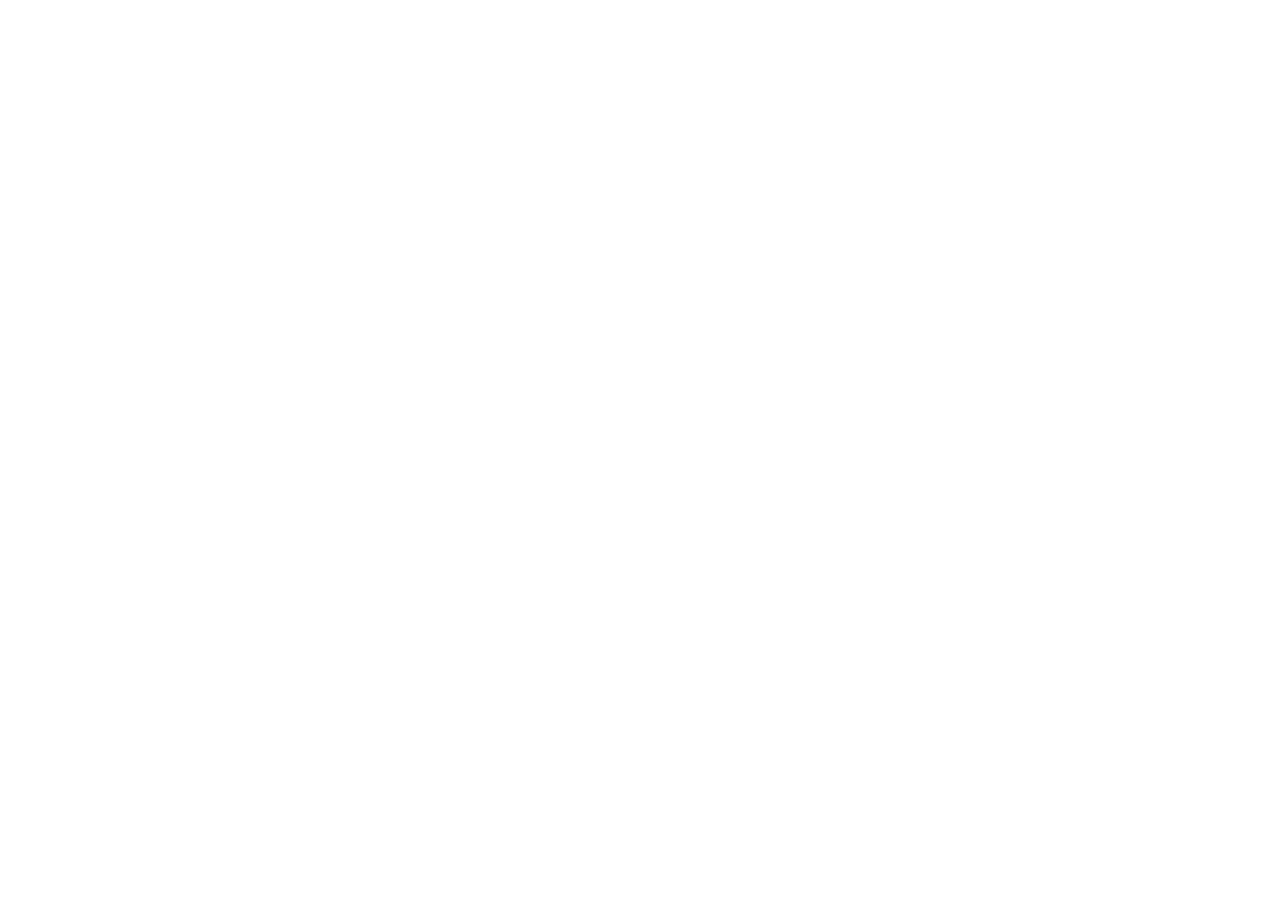
==== index/indexco.html @ 61a6dfd4 "primer subida cirh" ====
<!DOCTYPE html>
<html lang="en">
<head>
    <meta charset="UTF-8">
    <meta http-equiv="X-UA-Compatible" content="IE=edge">
    <meta name="viewport" content="width=device-width, initial-scale=1.0">
    <link rel="stylesheet" href="../css/bootstrap.min.css">
    <link rel="stylesheet" href="../css/estilos2.css">
    <title>Conócenos</title>
</head>
<body>


  

    
    
</body>
</html>
---- css/estilos2.css ----
/* estilos generales */
a{
    color: inherit;
}

.container > .row {
    margin-bottom: 3rem;
}





/* sections */
/* Nav */
.navbar-brand > img{
    width: 55px;
}
/* para que todos los elementos activos tengan un text-decoration  */
.navbar-main .active{
    text-decoration: underline wavy var(--color-black);
    text-underline-offset: 9px;
}


/* redes sociales */
.icons-social-networks > a{
    /* variable */
    --size: 40px;
    width: var(--size);
    height: var(--size);
    border-radius: 50%;
    display: inline-flex;
    justify-content: center;
    align-items: center;
    transition: 0.5s filter;

}
.sec-lenguajes > a:hover{
    filter: opacity(0.5);
    transition: 0.5s filter;
}



/* efecto opacidad */
.icons-social-networks > a:hover .sec-lenguajes{
    filter: opacity(0.5);

}



.bg-facebook{
    background-color: #023693;
}

.bg-instagram{
    background-color: rgba(255, 255, 255, 0);
}

.bg-whatsapp{
    background-color: rgb(30, 255, 0);
}
/* centrar elementos */

.header-main{
    min-height: 100vh ;

}

/* seccion servicios */
.icon-service{
    --box-size: 70px;
    width: var(--box-size);
    height: var(--box-size);
    padding: 10px;


}

/* experiencia */

.bg-purple{
    background-color: rgba(13, 87, 235 / 0.3);
    filter: opacity(0.55);
}

@media screen and (max-width: 370px) {
    
    body{
        margin-top: 4rem;
    }

.header-main{
    height: initial;

}

}

.btn-primary{
    position:relative;
}
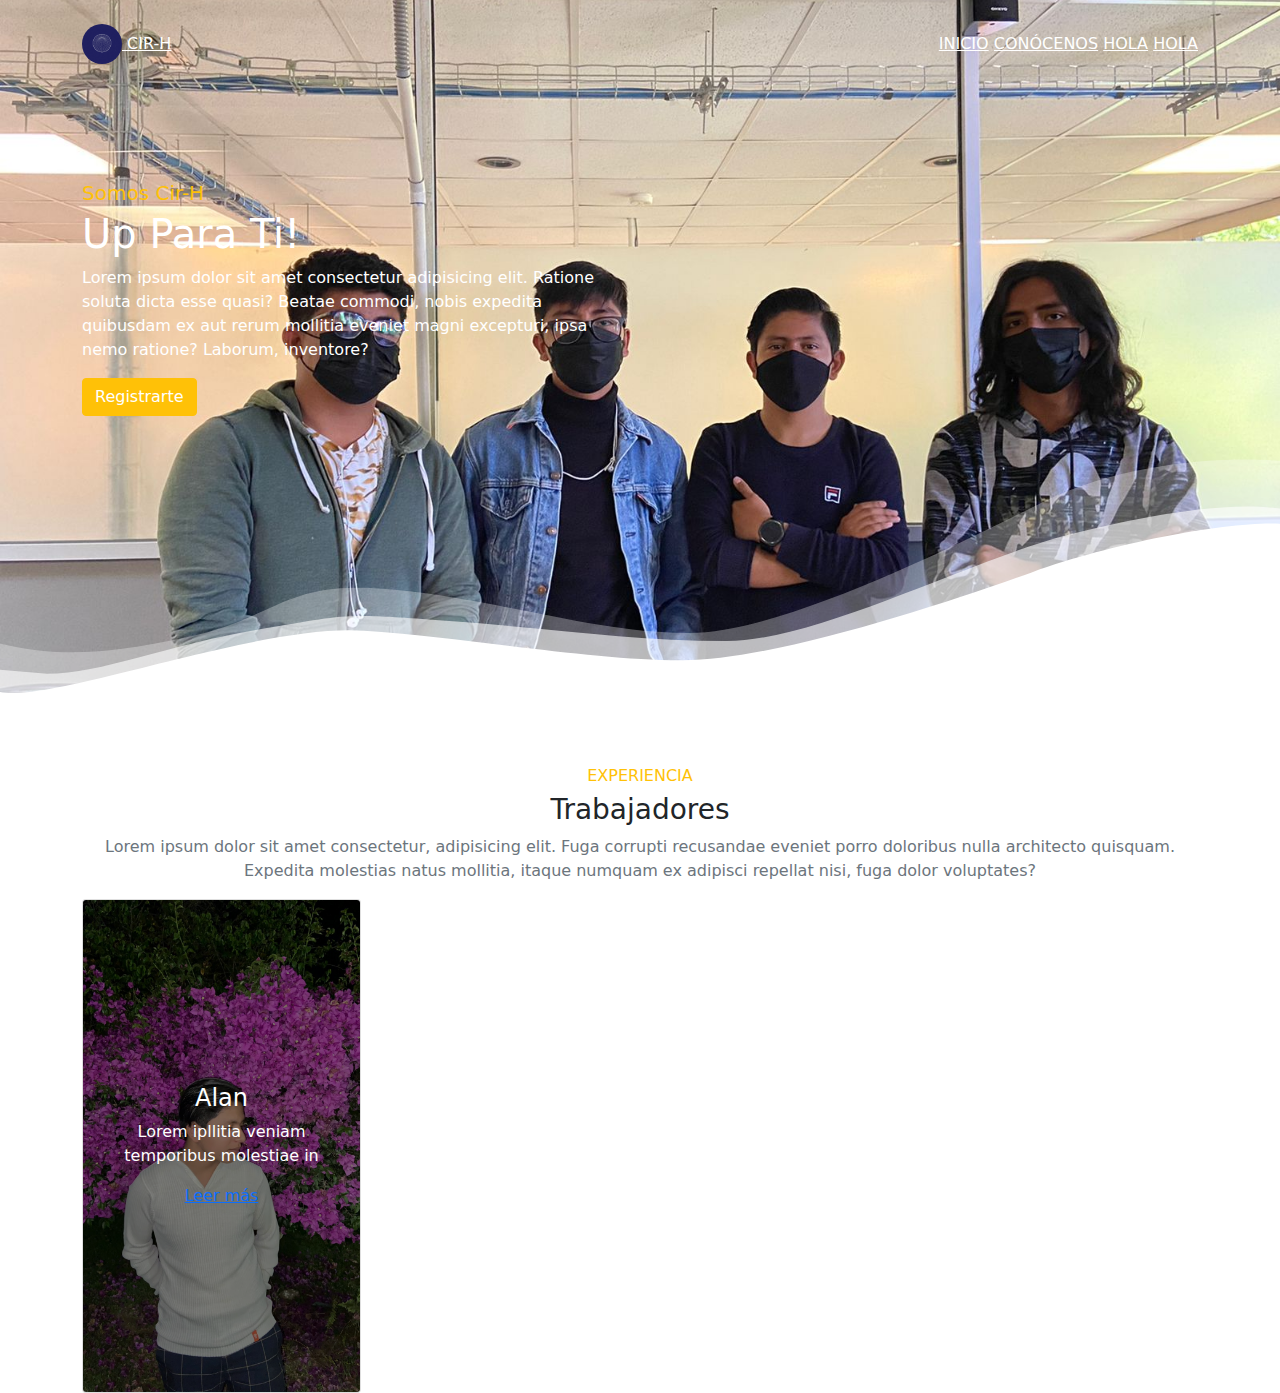
==== commit 01d9e2e6: "Segundo Commit" ====
--- a/index/indexco.html
+++ b/index/indexco.html
@@ -10,8 +10,75 @@
 </head>
 <body>
 
+<!-- header -->
+    <header class="header ">
+        <div class="container vh-50 ">
+            <!-- navbar -->
+            <nav class="row text-white justify-content-between  align-items-center text-uppercase pt-4  ">
+                <!-- logo -->
+                <a href="#" class="col-auto text-reset">
+                    <img src="../imagenes/logo_cirh.jpg" 
+                     alt="Logo Cir-H"
+                    class="img-logo rounded-circle"
+                    />
+                    Cir-H
+                </a>
+                <!-- anclas -->
+                <div class="col-auto">
+                <a href="../index.html" class="text-reset pr-3">Inicio</a>
+                <a href="../index/indexco.html" class="text-reset pr-3">Conócenos</a>
+                <a href="#" class="text-reset pr-3">Hola</a>
+                <a href="#" class="text-reset pr-3">Hola</a>
+            </div>
+            </nav>  
+            <!-- descripcion -->
+           
+            <div class="row  h-100 align-items-center">
+                <div class="col-6 text-white">
+                <!-- titulo -->
+                    <h1 class="text-capitalize">
+                      <span class="text-warning h5">Somos Cir-H</span><br> Up para ti!  
+                    </h1>
+                <!-- descripcion -->
+           <p>Lorem ipsum dolor sit amet consectetur adipisicing elit. Ratione soluta dicta esse quasi? Beatae commodi, nobis expedita quibusdam ex aut rerum mollitia eveniet magni excepturi, ipsa nemo ratione? Laborum, inventore?</p>
 
-  
+                <!-- boton -->
+                <a href="#" class="text-reset btn btn-warning">Registrarte</a>
+
+                </div>
+            </div>
+        </div>
+        <img src="../imagenes/efecto/cut-header.svg" alt="">
+    </header>
+
+    <!-- integrantes -->
+
+    <section class="container">
+        <div class="row">
+            <!-- textos -->
+            <div class="col-12 text-center">
+                <h2 class="text-warning text-uppercase h6">Experiencia</h2>
+                <h3 class="text-capitalize "> Trabajadores</h3>
+                <p class="text-muted">
+                    Lorem ipsum dolor sit amet consectetur, adipisicing elit. Fuga corrupti recusandae eveniet porro doloribus nulla architecto quisquam. Expedita molestias natus mollitia, itaque numquam ex adipisci repellat nisi, fuga dolor voluptates?
+                </p>
+                <!-- tarjeta -->
+
+                <!-- tarjeta#! -->
+                <article class="col-3">
+                    <div class="card">
+                        <img src="../imagenes/alan.jpeg" alt="" class="card-img card-img-filter">
+                        <div class="card-img-overlay text-white d-flex flex-column justify-content-center">
+                            <h4>Alan</h4>
+                            <p>Lorem ipllitia veniam temporibus molestiae in</p>
+                            <a href="#">Leer más </a>
+                        </div>
+                    </div>
+                </article>
+            </div>
+
+        </div>
+    </section>
 
     
     
--- a/css/estilos2.css
+++ b/css/estilos2.css
@@ -1,104 +1,31 @@
-/* estilos generales */
-a{
-    color: inherit;
+.header{
+    background-image: url(../imagenes/equipocirh1.jpeg);
+    background-position: center;
+    background-size: cover;
+    
 }
 
-.container > .row {
-    margin-bottom: 3rem;
+.img-logo{
+    width: 40px;;
 }
 
-
-
-
-
-/* sections */
-/* Nav */
-.navbar-brand > img{
-    width: 55px;
-}
-/* para que todos los elementos activos tengan un text-decoration  */
-.navbar-main .active{
-    text-decoration: underline wavy var(--color-black);
-    text-underline-offset: 9px;
-}
-
-
-/* redes sociales */
-.icons-social-networks > a{
-    /* variable */
-    --size: 40px;
-    width: var(--size);
-    height: var(--size);
-    border-radius: 50%;
-    display: inline-flex;
-    justify-content: center;
-    align-items: center;
-    transition: 0.5s filter;
-
-}
-.sec-lenguajes > a:hover{
-    filter: opacity(0.5);
-    transition: 0.5s filter;
-}
-
-
-
-/* efecto opacidad */
-.icons-social-networks > a:hover .sec-lenguajes{
-    filter: opacity(0.5);
+.header::after{
+    content: "";
+    display: block;
+    width: 100%;
+    height: 10px;
+    background-color: #ffffff;
+    position: absolute;
+    left: 0;
+    bottom: 0;
 
 }
 
-
-
-.bg-facebook{
-    background-color: #023693;
+.vh-50{
+    height: 50vmin;
 }
 
-.bg-instagram{
-    background-color: rgba(255, 255, 255, 0);
-}
+.card-img-filter{
+    filter: brightness(0.5);
 
-.bg-whatsapp{
-    background-color: rgb(30, 255, 0);
-}
-/* centrar elementos */
-
-.header-main{
-    min-height: 100vh ;
-
-}
-
-/* seccion servicios */
-.icon-service{
-    --box-size: 70px;
-    width: var(--box-size);
-    height: var(--box-size);
-    padding: 10px;
-
-
-}
-
-/* experiencia */
-
-.bg-purple{
-    background-color: rgba(13, 87, 235 / 0.3);
-    filter: opacity(0.55);
-}
-
-@media screen and (max-width: 370px) {
-    
-    body{
-        margin-top: 4rem;
-    }
-
-.header-main{
-    height: initial;
-
-}
-
-}
-
-.btn-primary{
-    position:relative;
-}
+}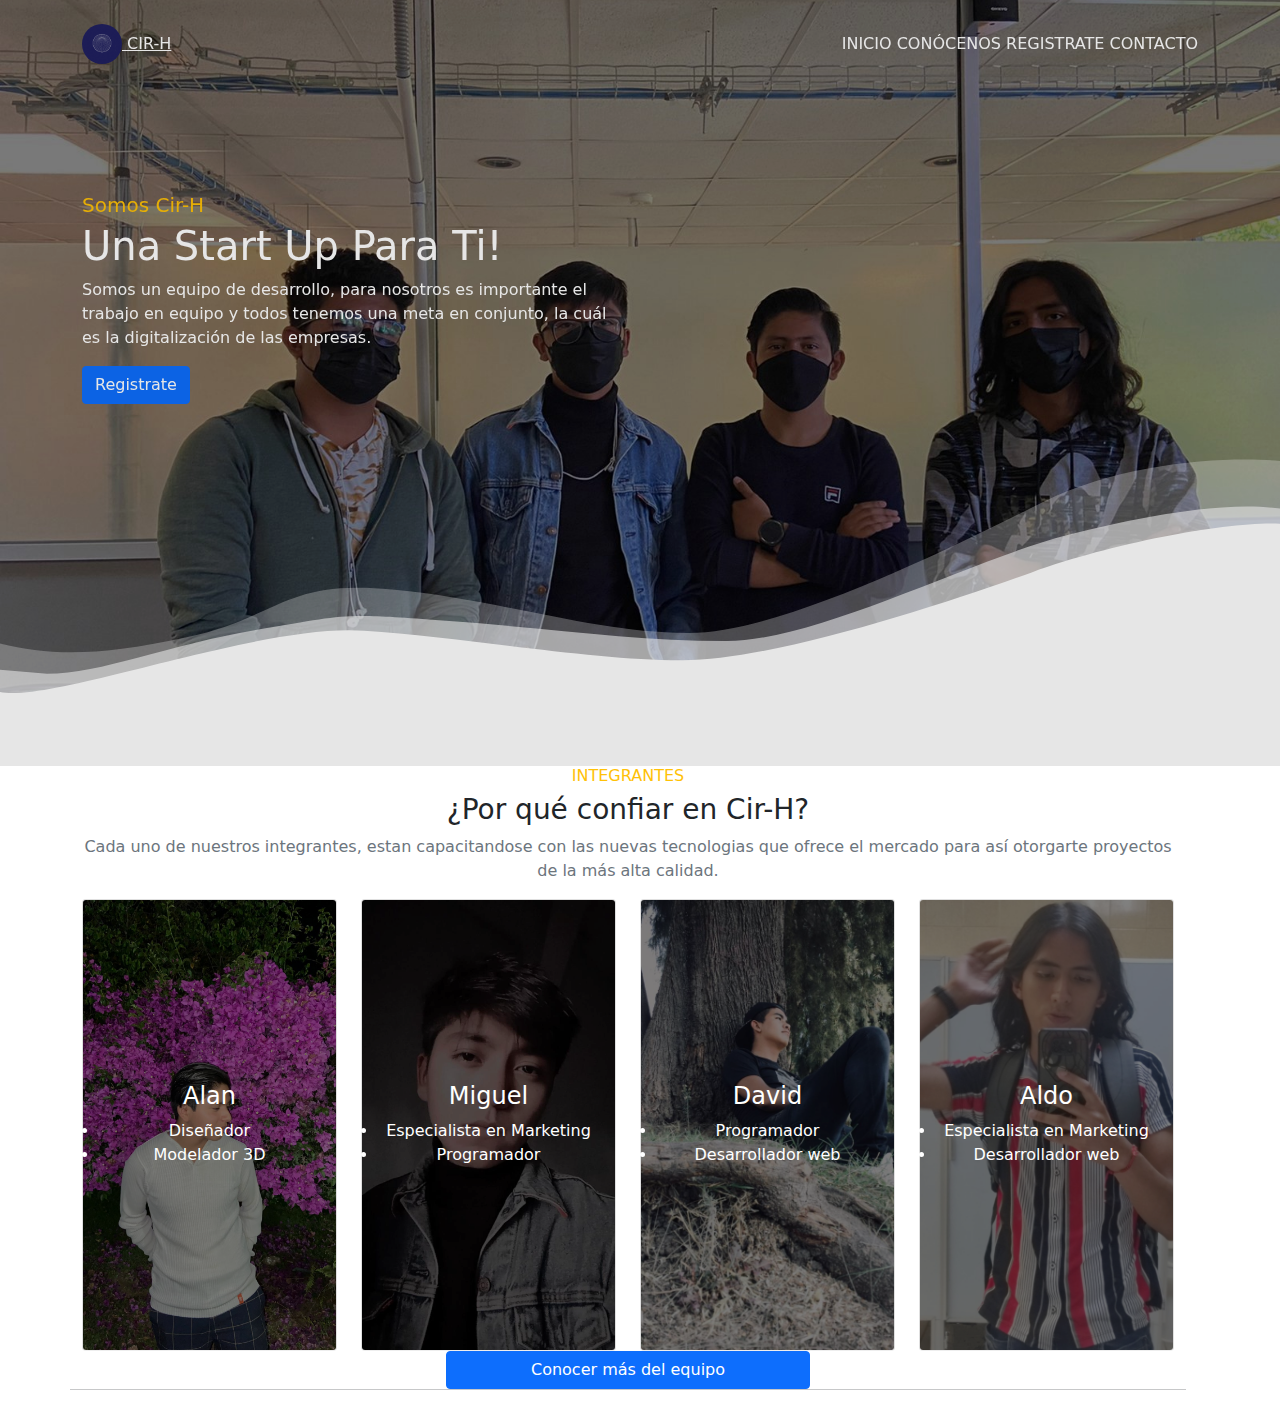
==== commit 19feac52: "Nuevas secciones" ====
--- a/index/indexco.html
+++ b/index/indexco.html
@@ -1,5 +1,6 @@
 <!DOCTYPE html>
 <html lang="en">
+
 <head>
     <meta charset="UTF-8">
     <meta http-equiv="X-UA-Compatible" content="IE=edge">
@@ -8,42 +9,43 @@
     <link rel="stylesheet" href="../css/estilos2.css">
     <title>Conócenos</title>
 </head>
+
 <body>
+    
 
-<!-- header -->
-    <header class="header ">
+    <!-- header -->
+    <header class="header  ">
         <div class="container vh-50 ">
             <!-- navbar -->
             <nav class="row text-white justify-content-between  align-items-center text-uppercase pt-4  ">
                 <!-- logo -->
                 <a href="#" class="col-auto text-reset">
-                    <img src="../imagenes/logo_cirh.jpg" 
-                     alt="Logo Cir-H"
-                    class="img-logo rounded-circle"
-                    />
+                    <img src="../imagenes/logo_cirh.jpg" alt="Logo Cir-H" class="img-logo rounded-circle" />
                     Cir-H
                 </a>
                 <!-- anclas -->
-                <div class="col-auto">
-                <a href="../index.html" class="text-reset pr-3">Inicio</a>
-                <a href="../index/indexco.html" class="text-reset pr-3">Conócenos</a>
-                <a href="#" class="text-reset pr-3">Hola</a>
-                <a href="#" class="text-reset pr-3">Hola</a>
-            </div>
-            </nav>  
+                <div class="col-auto text-decoration-none ">
+                    <a href="../index.html" class="text-reset pr-3 text-decoration-none" >INICIO</a>
+                    <a href="../index/indexco.html" class="text-reset pr-3 text-decoration-none">CONÓCENOS</a>
+                    <a href="https://aldo-mauricio-g.github.io/Landing-Page/" class="text-reset pr-3 text-decoration-none ">REGISTRATE</a>
+                    <a href="#" class="text-reset pr-3 text-decoration-none">CONTACTO</a>
+                </div>
+            </nav>
             <!-- descripcion -->
-           
+
             <div class="row  h-100 align-items-center">
                 <div class="col-6 text-white">
-                <!-- titulo -->
+                    <!-- titulo -->
                     <h1 class="text-capitalize">
-                      <span class="text-warning h5">Somos Cir-H</span><br> Up para ti!  
+                        <span class="text-warning h5">Somos Cir-H</span><br>Una Start Up para ti!
                     </h1>
-                <!-- descripcion -->
-           <p>Lorem ipsum dolor sit amet consectetur adipisicing elit. Ratione soluta dicta esse quasi? Beatae commodi, nobis expedita quibusdam ex aut rerum mollitia eveniet magni excepturi, ipsa nemo ratione? Laborum, inventore?</p>
+                    <!-- descripcion -->
+                    <p>
+                        Somos un equipo de desarrollo, para nosotros es importante el trabajo en equipo y todos tenemos una meta en conjunto, la cuál es la digitalización de las empresas.
+                    </p>
 
-                <!-- boton -->
-                <a href="#" class="text-reset btn btn-warning">Registrarte</a>
+                    <!-- boton -->
+                    <a href="https://aldo-mauricio-g.github.io/Landing-Page/" class="text-reset btn btn-primary">Registrate</a>
 
                 </div>
             </div>
@@ -54,33 +56,83 @@
     <!-- integrantes -->
 
     <section class="container">
-        <div class="row">
+        <div class="row w-100">
+
             <!-- textos -->
             <div class="col-12 text-center">
-                <h2 class="text-warning text-uppercase h6">Experiencia</h2>
-                <h3 class="text-capitalize "> Trabajadores</h3>
+                <h2 class="text-warning text-uppercase h6">integrantes</h2>
+                <h3 class="">¿Por qué confiar en Cir-H? </h3>
                 <p class="text-muted">
-                    Lorem ipsum dolor sit amet consectetur, adipisicing elit. Fuga corrupti recusandae eveniet porro doloribus nulla architecto quisquam. Expedita molestias natus mollitia, itaque numquam ex adipisci repellat nisi, fuga dolor voluptates?
+                   Cada uno de nuestros integrantes, estan capacitandose con las nuevas tecnologias que ofrece el mercado
+                   para así otorgarte proyectos de la más alta calidad.
                 </p>
-                <!-- tarjeta -->
+            </div>
 
-                <!-- tarjeta#! -->
-                <article class="col-3">
-                    <div class="card">
-                        <img src="../imagenes/alan.jpeg" alt="" class="card-img card-img-filter">
-                        <div class="card-img-overlay text-white d-flex flex-column justify-content-center">
-                            <h4>Alan</h4>
-                            <p>Lorem ipllitia veniam temporibus molestiae in</p>
-                            <a href="#">Leer más </a>
-                        </div>
+
+            <!-- tarjetas -->
+            <!-- tarjeta#1 -->
+            <article class="col-3 card-effect">
+                <div class="card">
+                    <img src="../imagenes/alan.jpeg" alt="integrante 1" class="card-img card-img-filter">
+                    <div class="card-img-overlay text-white d-flex flex-column justify-content-center text-center">
+                        <h4>Alan</h4>
+                        <li>Diseñador</li>
+                        <li>Modelador 3D</li>
+
                     </div>
-                </article>
-            </div>
+                </div>
+            </article>
+
+            <!-- tarjeta#2 -->
+            <article class="col-3 card-effect">
+                <div class="card">
+                    <img src="../imagenes/miguel.jpeg" alt="integrante 2" class="card-img card-img-filter">
+                    <div class="card-img-overlay text-white d-flex flex-column justify-content-center text-center">
+                        <h4>Miguel</h4>
+                        <li>Especialista en Marketing</li>
+                        <li>Programador</li>
+   
+                    </div>
+                </div>
+            </article>
+
+            <!-- tarjeta#3 -->
+            <article class="col-3 card-effect">
+                <div class="card">
+                    <img src="../imagenes/david.jpg" alt="integrante 3" class="card-img card-img-filter">
+                    <div class="card-img-overlay text-white d-flex flex-column justify-content-center text-center">
+                        <h4>David</h4>
+                        <li>Programador</li>
+                        <li>Desarrollador web</li>
+                    </div>
+                </div>
+            </article>
+
+            <!-- tarjeta#4 -->
+            <article class="col-3 card-effect">
+                <div class="card">
+                    <img src="../imagenes/aldo.jpg" alt="integrante 4" class="card-img card-img-filter">
+                    <div class="card-img-overlay text-white d-flex flex-column justify-content-center text-center">
+                        <h4>Aldo</h4>
+                        <li>Especialista en Marketing</li>
+                        <li>Desarrollador web</li>
+                    
+                    </div>
+                </div>
+            </article>
+            
+            <div class="col text-center">
+            <a href="../index/indexequipo.html" class="text-white btn btn-primary col-4 "> Conocer más del equipo </a>
+        </div>
+        <hr>
+            
+
 
         </div>
     </section>
 
-    
-    
+
+
 </body>
+
 </html>--- a/css/estilos2.css
+++ b/css/estilos2.css
@@ -2,6 +2,7 @@
     background-image: url(../imagenes/equipocirh1.jpeg);
     background-position: center;
     background-size: cover;
+    filter: brightness(0.9);
     
 }
 
@@ -20,9 +21,48 @@
     bottom: 0;
 
 }
-
 .vh-50{
     height: 50vmin;
+}
+
+/* trabajadores */
+
+
+.card{
+    transition-duration: .6s;
+    clip-path:polygon(
+        50% 0,
+        100% 0,
+        100% 50%,
+        100% 100%,
+        50% 100%,
+        0 100%,
+        0 50%,
+        0 0
+       );
+}
+
+.card-effect:hover .card{
+   clip-path:polygon(
+    50% 0,
+    50% 0,
+    100% 50%,
+    100% 50%,
+    50% 100%,
+    50% 100%,
+    0 50%,
+    0 50%
+   );
+}
+
+.card-effect:hover .card-img-overlay{
+    transform: scale(.9);
+
+}
+
+.card-img-overlay{
+    transition-duration: 0.6s ;
+
 }
 
 .card-img-filter{
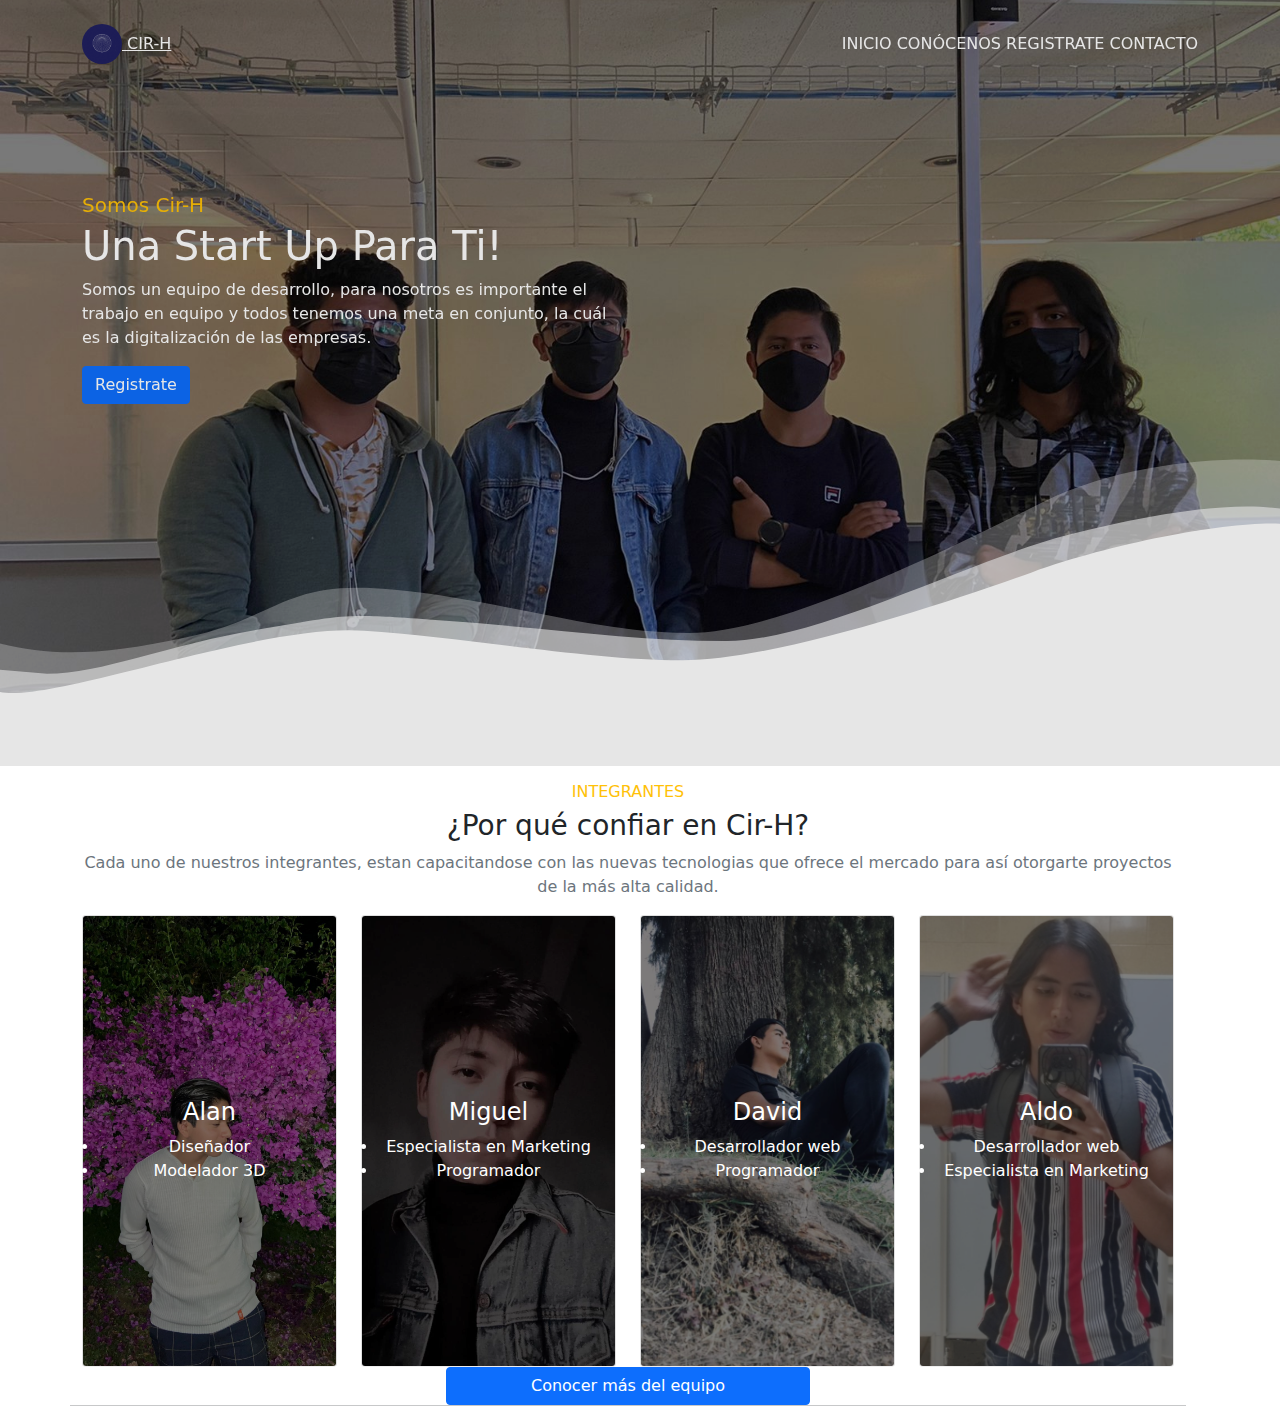
==== commit 29d6d4ba: "responsividad conocenos" ====
--- a/index/indexco.html
+++ b/index/indexco.html
@@ -34,7 +34,7 @@
             <!-- descripcion -->
 
             <div class="row  h-100 align-items-center">
-                <div class="col-6 text-white">
+                <div class="col-md-10 col-lg-6 text-white">
                     <!-- titulo -->
                     <h1 class="text-capitalize">
                         <span class="text-warning h5">Somos Cir-H</span><br>Una Start Up para ti!
@@ -52,6 +52,8 @@
         </div>
         <img src="../imagenes/efecto/cut-header.svg" alt="">
     </header>
+    <p></p>
+    <p></p>
 
     <!-- integrantes -->
 
@@ -71,7 +73,7 @@
 
             <!-- tarjetas -->
             <!-- tarjeta#1 -->
-            <article class="col-3 card-effect">
+            <article class="col-md-3 col-lg-3 card-effect">
                 <div class="card">
                     <img src="../imagenes/alan.jpeg" alt="integrante 1" class="card-img card-img-filter">
                     <div class="card-img-overlay text-white d-flex flex-column justify-content-center text-center">
@@ -84,7 +86,7 @@
             </article>
 
             <!-- tarjeta#2 -->
-            <article class="col-3 card-effect">
+            <article class="col-md-3 col-lg-3 card-effect">
                 <div class="card">
                     <img src="../imagenes/miguel.jpeg" alt="integrante 2" class="card-img card-img-filter">
                     <div class="card-img-overlay text-white d-flex flex-column justify-content-center text-center">
@@ -97,25 +99,27 @@
             </article>
 
             <!-- tarjeta#3 -->
-            <article class="col-3 card-effect">
+            <article class="col-md-3 col-lg-3 card-effect">
                 <div class="card">
                     <img src="../imagenes/david.jpg" alt="integrante 3" class="card-img card-img-filter">
                     <div class="card-img-overlay text-white d-flex flex-column justify-content-center text-center">
                         <h4>David</h4>
+                        <li>Desarrollador web</li>
                         <li>Programador</li>
-                        <li>Desarrollador web</li>
+                       
                     </div>
                 </div>
             </article>
 
             <!-- tarjeta#4 -->
-            <article class="col-3 card-effect">
+            <article class="col-md-3 col-lg-3card-effect">
                 <div class="card">
                     <img src="../imagenes/aldo.jpg" alt="integrante 4" class="card-img card-img-filter">
                     <div class="card-img-overlay text-white d-flex flex-column justify-content-center text-center">
                         <h4>Aldo</h4>
+                        <li>Desarrollador web</li>
                         <li>Especialista en Marketing</li>
-                        <li>Desarrollador web</li>
+                        
                     
                     </div>
                 </div>
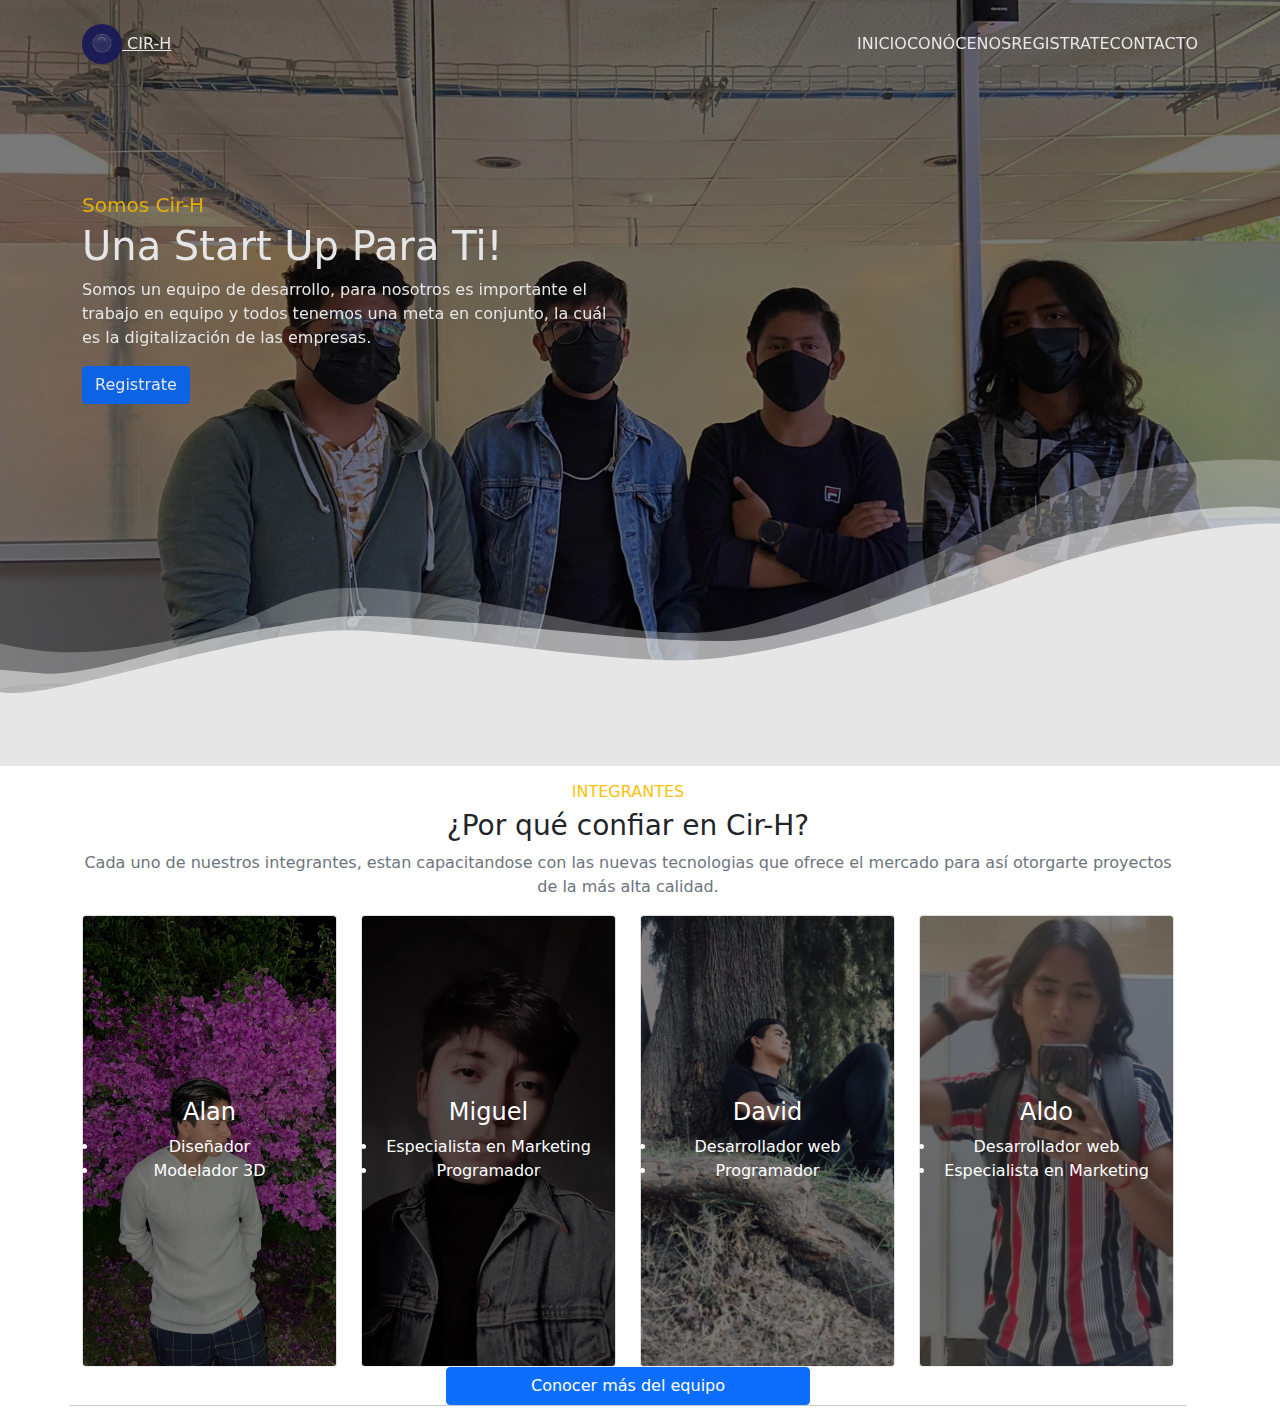
==== commit 5be440dd: "correccion responsive" ====
--- a/index/indexco.html
+++ b/index/indexco.html
@@ -19,12 +19,12 @@
             <!-- navbar -->
             <nav class="row text-white justify-content-between  align-items-center text-uppercase pt-4  ">
                 <!-- logo -->
-                <a href="#" class="col-auto text-reset">
+                <a href="index.html" class="col-12 col-md-auto text-reset text-center mb-3 mb-md-0">
                     <img src="../imagenes/logo_cirh.jpg" alt="Logo Cir-H" class="img-logo rounded-circle" />
                     Cir-H
                 </a>
                 <!-- anclas -->
-                <div class="col-auto text-decoration-none ">
+                <div class="col-12 col-md-auto text-decoration-none d-flex flex-wrap justify-content-around">
                     <a href="../index.html" class="text-reset pr-3 text-decoration-none" >INICIO</a>
                     <a href="../index/indexco.html" class="text-reset pr-3 text-decoration-none">CONÓCENOS</a>
                     <a href="https://aldo-mauricio-g.github.io/Landing-Page/" class="text-reset pr-3 text-decoration-none ">REGISTRATE</a>
@@ -40,12 +40,14 @@
                         <span class="text-warning h5">Somos Cir-H</span><br>Una Start Up para ti!
                     </h1>
                     <!-- descripcion -->
-                    <p>
+                    <p class="d-none d-md-block">
                         Somos un equipo de desarrollo, para nosotros es importante el trabajo en equipo y todos tenemos una meta en conjunto, la cuál es la digitalización de las empresas.
                     </p>
-
+                    <p></p>
+                    <p></p>
+                    <p></p>
                     <!-- boton -->
-                    <a href="https://aldo-mauricio-g.github.io/Landing-Page/" class="text-reset btn btn-primary">Registrate</a>
+                    <a href="https://aldo-mauricio-g.github.io/Landing-Page/" class="text-reset btn btn-primary ">Registrate</a>
 
                 </div>
             </div>
@@ -73,7 +75,7 @@
 
             <!-- tarjetas -->
             <!-- tarjeta#1 -->
-            <article class="col-md-3 col-lg-3 card-effect">
+            <article class="col-md-3 col-lg-3 card-effect mb-3 mb-md-0">
                 <div class="card">
                     <img src="../imagenes/alan.jpeg" alt="integrante 1" class="card-img card-img-filter">
                     <div class="card-img-overlay text-white d-flex flex-column justify-content-center text-center">
@@ -86,7 +88,7 @@
             </article>
 
             <!-- tarjeta#2 -->
-            <article class="col-md-3 col-lg-3 card-effect">
+            <article class="col-md-3 col-lg-3 card-effect mb-3 mb-md-0 ">
                 <div class="card">
                     <img src="../imagenes/miguel.jpeg" alt="integrante 2" class="card-img card-img-filter">
                     <div class="card-img-overlay text-white d-flex flex-column justify-content-center text-center">
@@ -99,7 +101,7 @@
             </article>
 
             <!-- tarjeta#3 -->
-            <article class="col-md-3 col-lg-3 card-effect">
+            <article class="col-md-3 col-lg-3 card-effect mb-3 mb-md-0">
                 <div class="card">
                     <img src="../imagenes/david.jpg" alt="integrante 3" class="card-img card-img-filter">
                     <div class="card-img-overlay text-white d-flex flex-column justify-content-center text-center">
@@ -112,7 +114,7 @@
             </article>
 
             <!-- tarjeta#4 -->
-            <article class="col-md-3 col-lg-3card-effect">
+            <article class="col-md-3 col-lg-3 card-effect">
                 <div class="card">
                     <img src="../imagenes/aldo.jpg" alt="integrante 4" class="card-img card-img-filter">
                     <div class="card-img-overlay text-white d-flex flex-column justify-content-center text-center">
--- a/css/estilos2.css
+++ b/css/estilos2.css
@@ -68,4 +68,11 @@
 .card-img-filter{
     filter: brightness(0.5);
 
+}
+
+/* telefono */
+@media screen and (max-width: 375px) {
+    .vh-50{
+        height: 50vmax;
+    }
 }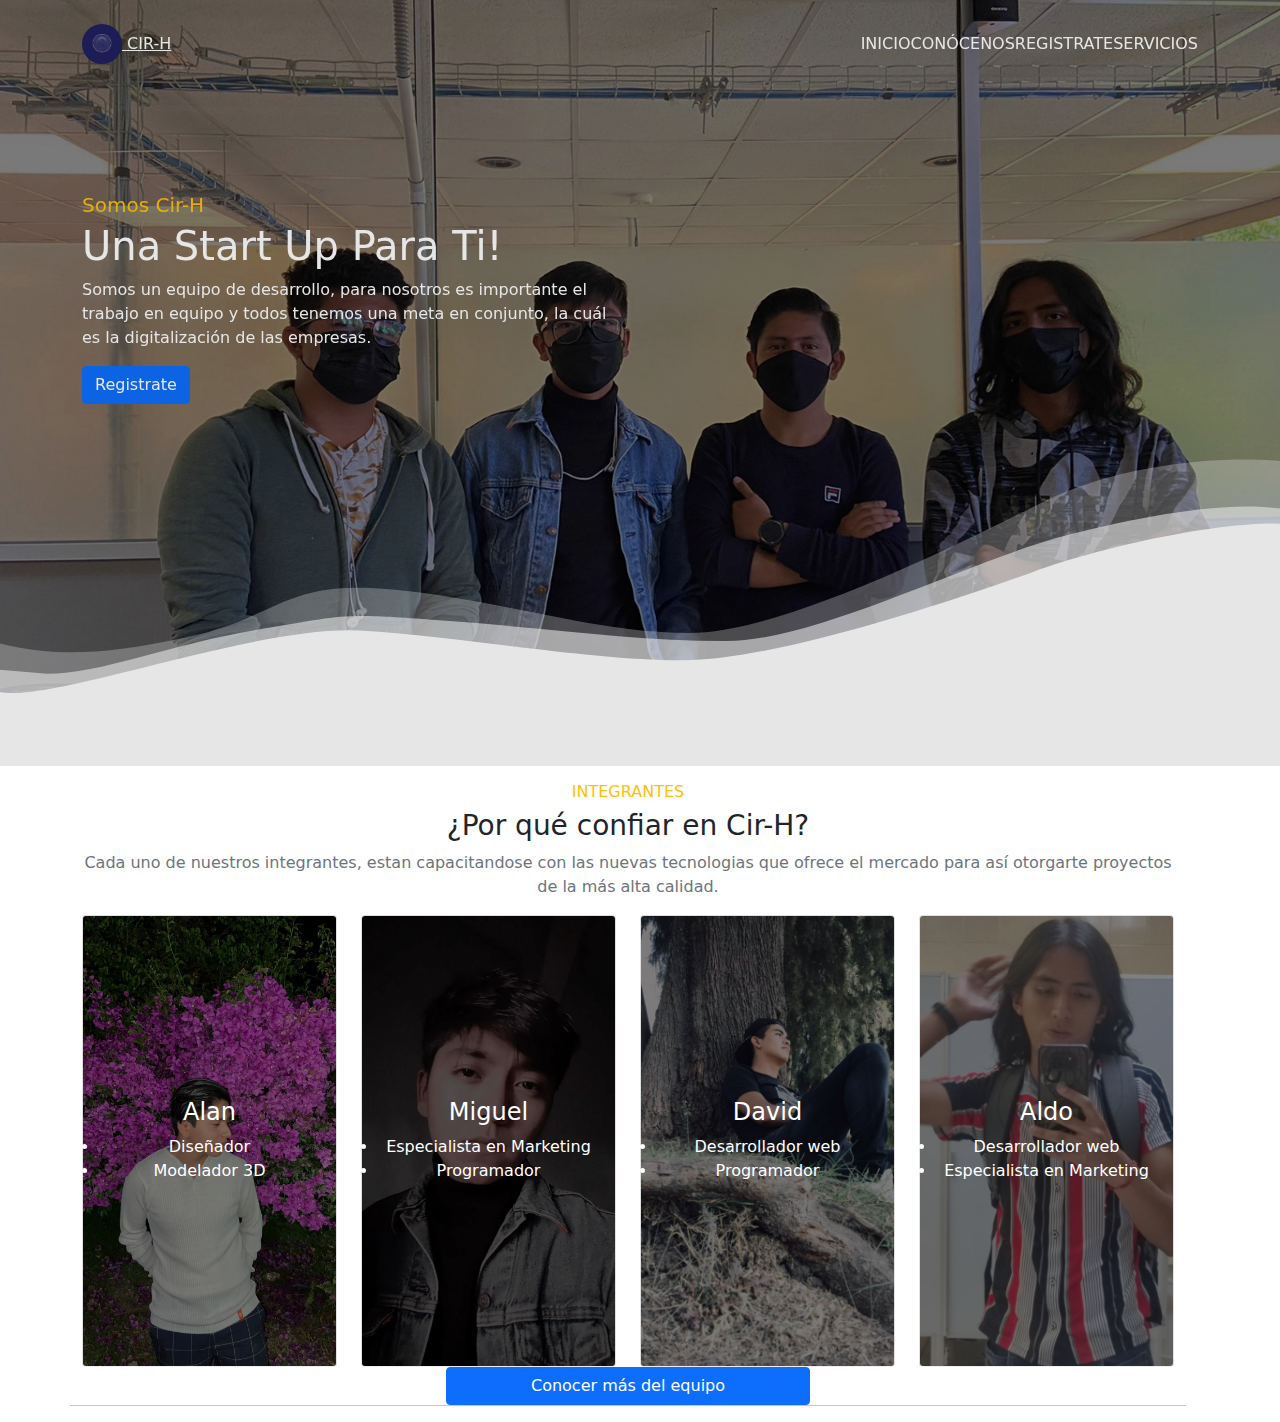
==== commit 35b7101a: "Creacion de la nueva seccion" ====
--- a/index/indexco.html
+++ b/index/indexco.html
@@ -28,7 +28,7 @@
                     <a href="../index.html" class="text-reset pr-3 text-decoration-none" >INICIO</a>
                     <a href="../index/indexco.html" class="text-reset pr-3 text-decoration-none">CONÓCENOS</a>
                     <a href="https://aldo-mauricio-g.github.io/Landing-Page/" class="text-reset pr-3 text-decoration-none ">REGISTRATE</a>
-                    <a href="#" class="text-reset pr-3 text-decoration-none">CONTACTO</a>
+                    <a href="../index/indexservicios.html" class="text-reset pr-3 text-decoration-none">SERVICIOS</a>
                 </div>
             </nav>
             <!-- descripcion -->
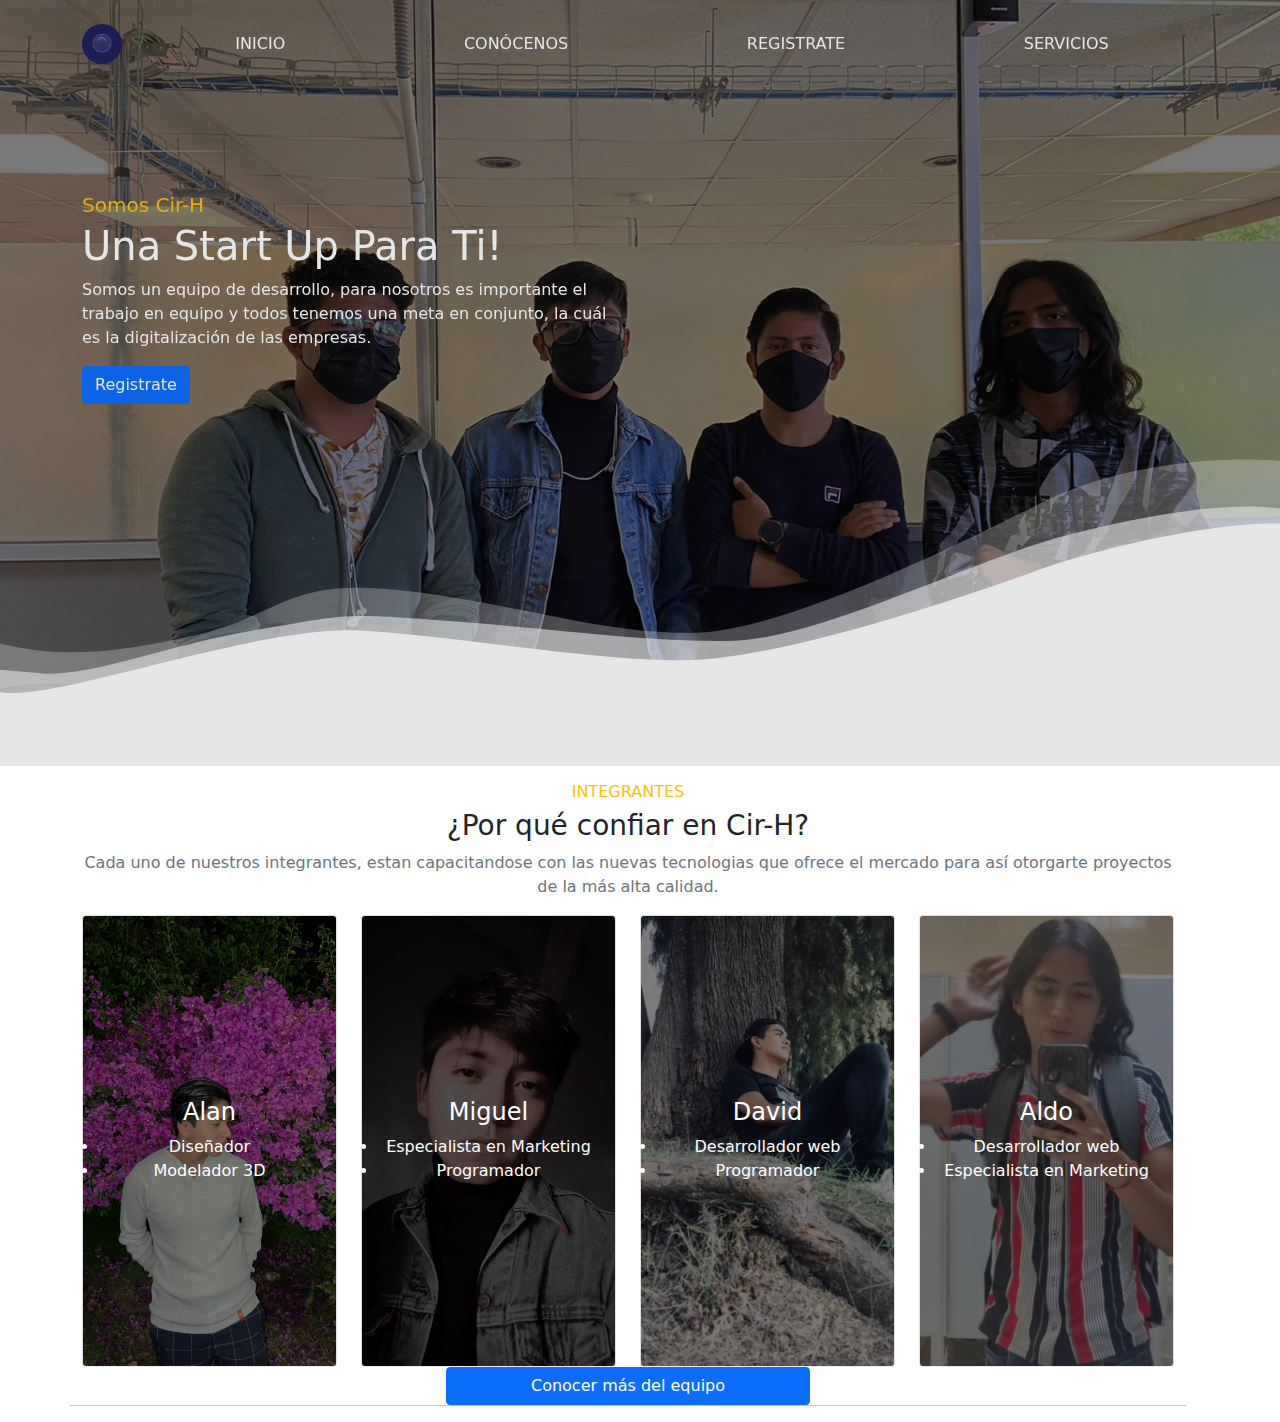
==== commit 35c693c5: "Corrección de bugs" ====
--- a/index/indexco.html
+++ b/index/indexco.html
@@ -21,10 +21,10 @@
                 <!-- logo -->
                 <a href="index.html" class="col-12 col-md-auto text-reset text-center mb-3 mb-md-0">
                     <img src="../imagenes/logo_cirh.jpg" alt="Logo Cir-H" class="img-logo rounded-circle" />
-                    Cir-H
+                   
                 </a>
                 <!-- anclas -->
-                <div class="col-12 col-md-auto text-decoration-none d-flex flex-wrap justify-content-around">
+                <div class="col-11 col-md-auto text-decoration-none d-flex flex-fill justify-content-around">
                     <a href="../index.html" class="text-reset pr-3 text-decoration-none" >INICIO</a>
                     <a href="../index/indexco.html" class="text-reset pr-3 text-decoration-none">CONÓCENOS</a>
                     <a href="https://aldo-mauricio-g.github.io/Landing-Page/" class="text-reset pr-3 text-decoration-none ">REGISTRATE</a>
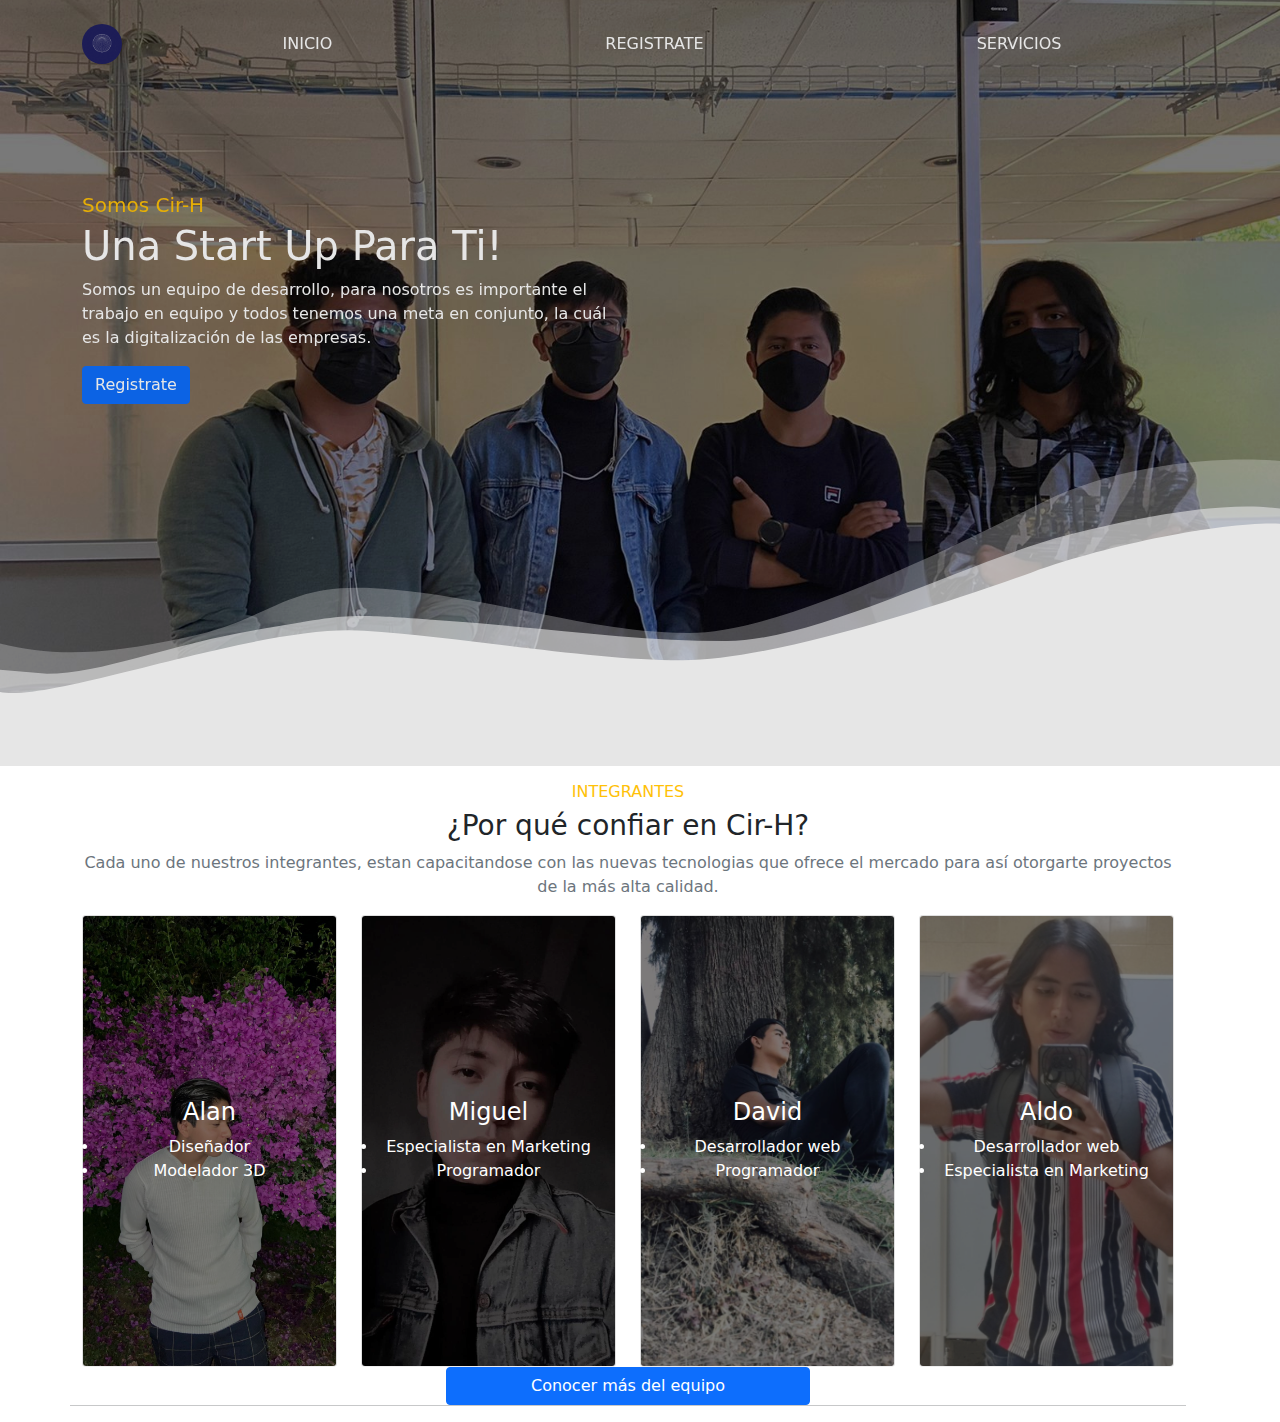
==== commit b9e29ee4: "correccion y más personalizacion" ====
--- a/index/indexco.html
+++ b/index/indexco.html
@@ -8,6 +8,7 @@
     <link rel="stylesheet" href="../css/bootstrap.min.css">
     <link rel="stylesheet" href="../css/estilos2.css">
     <title>Conócenos</title>
+    <link rel="icon" href="../imagenes/logo_cirh.jpg">
 </head>
 
 <body>
@@ -26,7 +27,7 @@
                 <!-- anclas -->
                 <div class="col-11 col-md-auto text-decoration-none d-flex flex-fill justify-content-around">
                     <a href="../index.html" class="text-reset pr-3 text-decoration-none" >INICIO</a>
-                    <a href="../index/indexco.html" class="text-reset pr-3 text-decoration-none">CONÓCENOS</a>
+                    
                     <a href="https://aldo-mauricio-g.github.io/Landing-Page/" class="text-reset pr-3 text-decoration-none ">REGISTRATE</a>
                     <a href="../index/indexservicios.html" class="text-reset pr-3 text-decoration-none">SERVICIOS</a>
                 </div>
